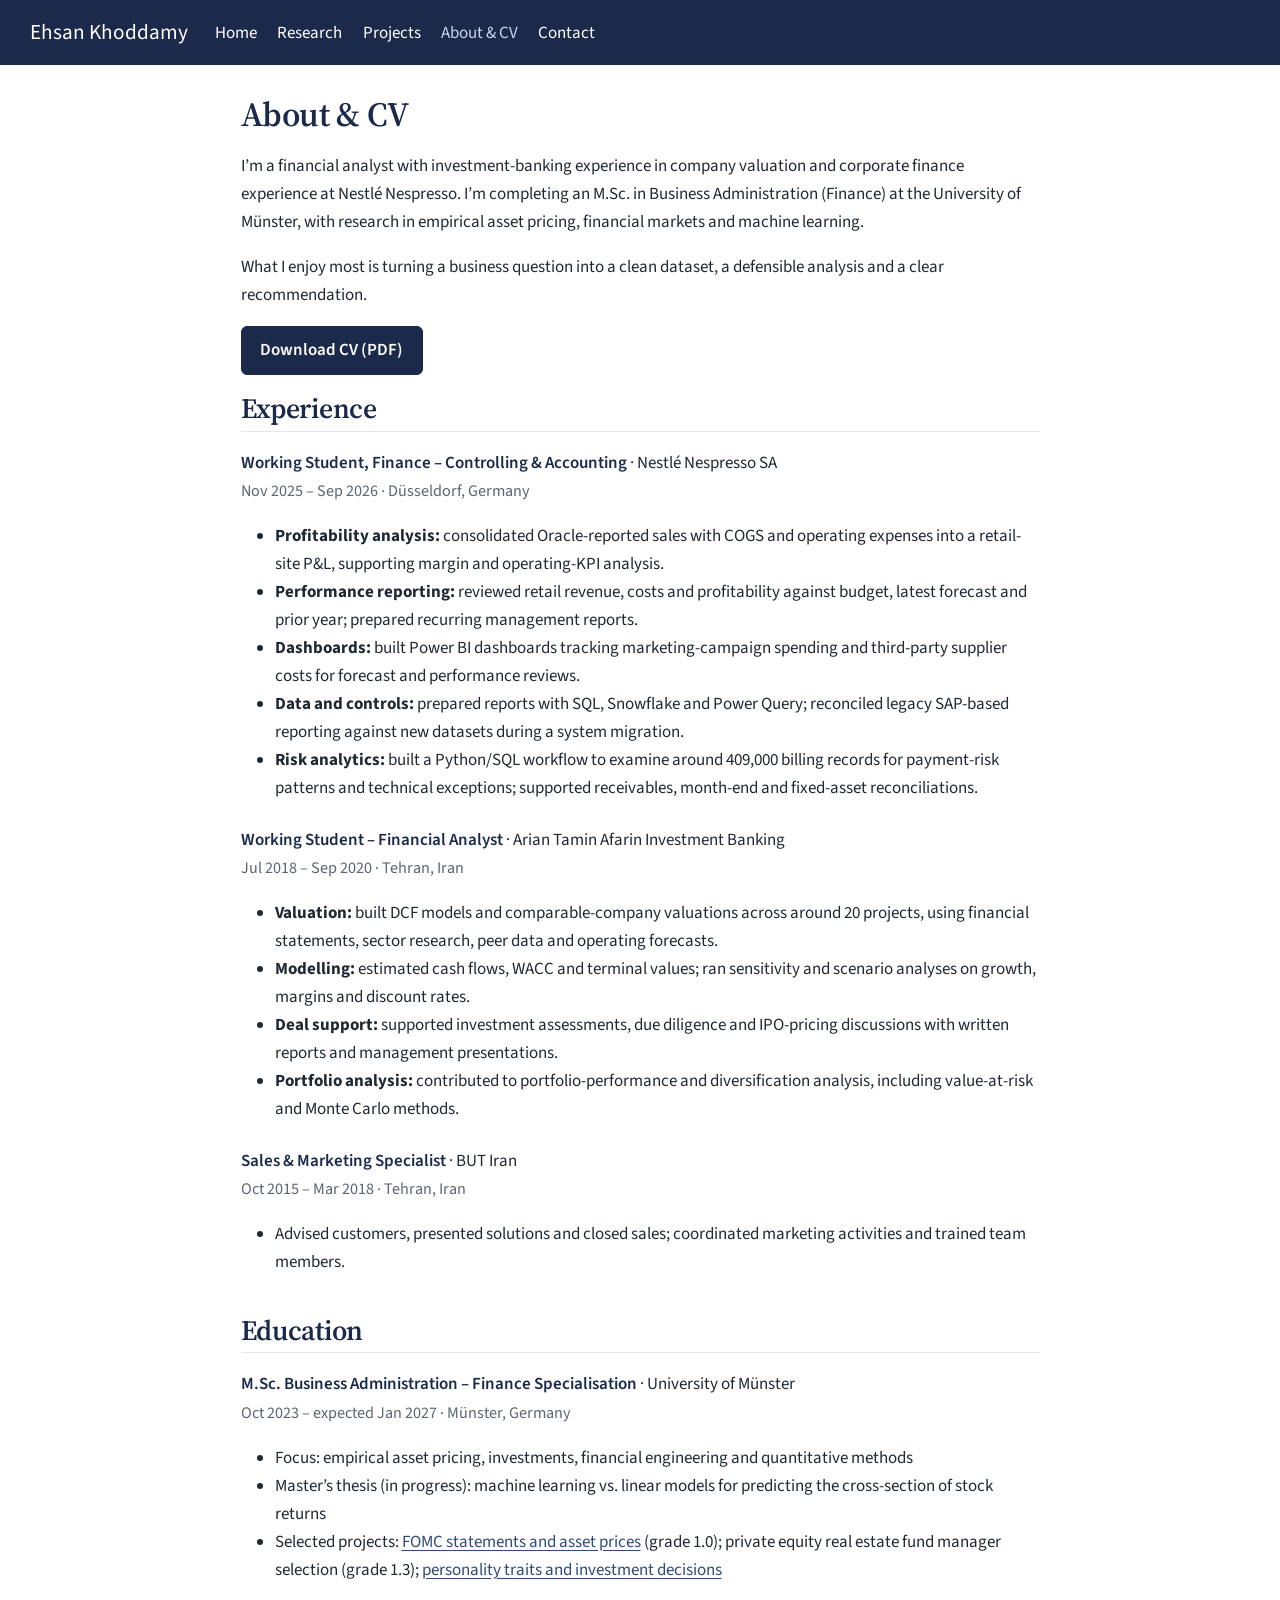
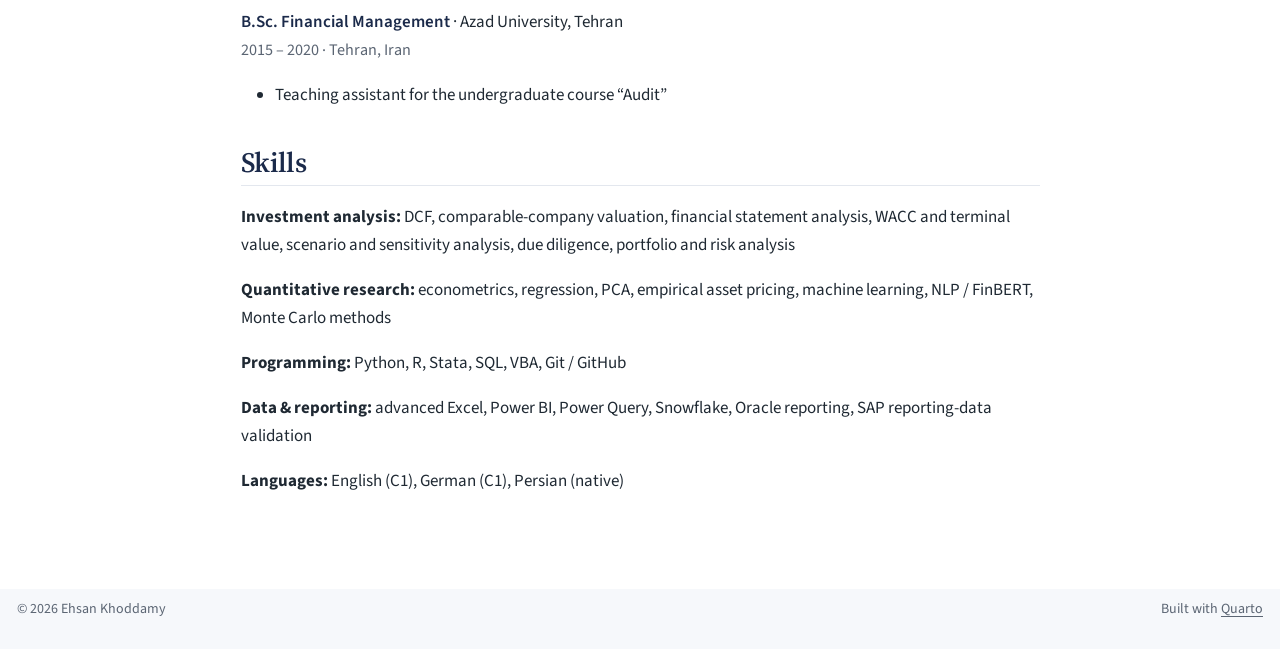
==== docs/about.html @ 915ef099 "Add files via upload" ====
<!DOCTYPE html>
<html xmlns="http://www.w3.org/1999/xhtml" lang="en" xml:lang="en"><head>

<meta charset="utf-8">
<meta name="generator" content="quarto-1.7.32">

<meta name="viewport" content="width=device-width, initial-scale=1.0, user-scalable=yes">


<title>About &amp; CV – Ehsan Khoddamy</title>
<style>
code{white-space: pre-wrap;}
span.smallcaps{font-variant: small-caps;}
div.columns{display: flex; gap: min(4vw, 1.5em);}
div.column{flex: auto; overflow-x: auto;}
div.hanging-indent{margin-left: 1.5em; text-indent: -1.5em;}
ul.task-list{list-style: none;}
ul.task-list li input[type="checkbox"] {
  width: 0.8em;
  margin: 0 0.8em 0.2em -1em; /* quarto-specific, see https://github.com/quarto-dev/quarto-cli/issues/4556 */ 
  vertical-align: middle;
}
</style>


<script src="site_libs/quarto-nav/quarto-nav.js"></script>
<script src="site_libs/quarto-nav/headroom.min.js"></script>
<script src="site_libs/clipboard/clipboard.min.js"></script>
<script src="site_libs/quarto-search/autocomplete.umd.js"></script>
<script src="site_libs/quarto-search/fuse.min.js"></script>
<script src="site_libs/quarto-search/quarto-search.js"></script>
<meta name="quarto:offset" content="./">
<script src="site_libs/quarto-html/quarto.js" type="module"></script>
<script src="site_libs/quarto-html/tabsets/tabsets.js" type="module"></script>
<script src="site_libs/quarto-html/popper.min.js"></script>
<script src="site_libs/quarto-html/tippy.umd.min.js"></script>
<script src="site_libs/quarto-html/anchor.min.js"></script>
<link href="site_libs/quarto-html/tippy.css" rel="stylesheet">
<link href="site_libs/quarto-html/quarto-syntax-highlighting-37eea08aefeeee20ff55810ff984fec1.css" rel="stylesheet" id="quarto-text-highlighting-styles">
<script src="site_libs/bootstrap/bootstrap.min.js"></script>
<link href="site_libs/bootstrap/bootstrap-icons.css" rel="stylesheet">
<link href="site_libs/bootstrap/bootstrap-0cba44c0ba520da4749d2c92f9eca460.min.css" rel="stylesheet" append-hash="true" id="quarto-bootstrap" data-mode="light">
<script id="quarto-search-options" type="application/json">{
  "location": "navbar",
  "copy-button": false,
  "collapse-after": 3,
  "panel-placement": "end",
  "type": "overlay",
  "limit": 50,
  "keyboard-shortcut": [
    "f",
    "/",
    "s"
  ],
  "show-item-context": false,
  "language": {
    "search-no-results-text": "No results",
    "search-matching-documents-text": "matching documents",
    "search-copy-link-title": "Copy link to search",
    "search-hide-matches-text": "Hide additional matches",
    "search-more-match-text": "more match in this document",
    "search-more-matches-text": "more matches in this document",
    "search-clear-button-title": "Clear",
    "search-text-placeholder": "",
    "search-detached-cancel-button-title": "Cancel",
    "search-submit-button-title": "Submit",
    "search-label": "Search"
  }
}</script>


<link rel="stylesheet" href="styles.css">
<meta property="og:title" content="About &amp; CV – Ehsan Khoddamy">
<meta property="og:description" content="Finance · Research · Analytics — empirical finance research, quantitative modelling and finance analytics.">
<meta property="og:site_name" content="Ehsan Khoddamy">
</head>

<body class="nav-fixed fullcontent quarto-light">

<div id="quarto-search-results"></div>
  <header id="quarto-header" class="headroom fixed-top">
    <nav class="navbar navbar-expand-lg " data-bs-theme="dark">
      <div class="navbar-container container-fluid">
      <div class="navbar-brand-container mx-auto">
    <a class="navbar-brand" href="./index.html">
    <span class="navbar-title">Ehsan Khoddamy</span>
    </a>
  </div>
            <div id="quarto-search" class="" title="Search"></div>
          <button class="navbar-toggler" type="button" data-bs-toggle="collapse" data-bs-target="#navbarCollapse" aria-controls="navbarCollapse" role="menu" aria-expanded="false" aria-label="Toggle navigation" onclick="if (window.quartoToggleHeadroom) { window.quartoToggleHeadroom(); }">
  <span class="navbar-toggler-icon"></span>
</button>
          <div class="collapse navbar-collapse" id="navbarCollapse">
            <ul class="navbar-nav navbar-nav-scroll me-auto">
  <li class="nav-item">
    <a class="nav-link" href="./index.html"> 
<span class="menu-text">Home</span></a>
  </li>  
  <li class="nav-item">
    <a class="nav-link" href="./research.html"> 
<span class="menu-text">Research</span></a>
  </li>  
  <li class="nav-item">
    <a class="nav-link" href="./projects.html"> 
<span class="menu-text">Projects</span></a>
  </li>  
  <li class="nav-item">
    <a class="nav-link active" href="./about.html" aria-current="page"> 
<span class="menu-text">About &amp; CV</span></a>
  </li>  
  <li class="nav-item">
    <a class="nav-link" href="./contact.html"> 
<span class="menu-text">Contact</span></a>
  </li>  
</ul>
            <ul class="navbar-nav navbar-nav-scroll ms-auto">
  <li class="nav-item compact">
    <a class="nav-link" href="https://github.com/ehsankhoddamy"> <i class="bi bi-github" role="img" aria-label="GitHub">
</i> 
<span class="menu-text"></span></a>
  </li>  
  <li class="nav-item compact">
    <a class="nav-link" href="https://www.linkedin.com/in/ehsan-khoddamy"> <i class="bi bi-linkedin" role="img" aria-label="LinkedIn">
</i> 
<span class="menu-text"></span></a>
  </li>  
</ul>
          </div> <!-- /navcollapse -->
            <div class="quarto-navbar-tools">
</div>
      </div> <!-- /container-fluid -->
    </nav>
</header>
<!-- content -->
<div id="quarto-content" class="quarto-container page-columns page-rows-contents page-layout-article page-navbar">
<!-- sidebar -->
<!-- margin-sidebar -->
    
<!-- main -->
<main class="content" id="quarto-document-content">

<header id="title-block-header" class="quarto-title-block default">
<div class="quarto-title">
<h1 class="title">About &amp; CV</h1>
</div>



<div class="quarto-title-meta">

    
  
    
  </div>
  


</header>


<p>I’m a financial analyst with investment-banking experience in company valuation and corporate finance experience at Nestlé Nespresso. I’m completing an M.Sc. in Business Administration (Finance) at the University of Münster, with research in empirical asset pricing, financial markets and machine learning.</p>
<p>What I enjoy most is turning a business question into a clean dataset, a defensible analysis and a clear recommendation.</p>
<p><a href="assets/cv.pdf" class="btn-navy">Download CV (PDF)</a></p>
<section id="experience" class="level2">
<h2 class="anchored" data-anchor-id="experience">Experience</h2>
<div class="cv-entry">
<p><span class="role">Working Student, Finance – Controlling &amp; Accounting</span> · Nestlé Nespresso SA<br>
<span class="meta">Nov 2025 – Sep 2026 · Düsseldorf, Germany</span></p>
<ul>
<li><strong>Profitability analysis:</strong> consolidated Oracle-reported sales with COGS and operating expenses into a retail-site P&amp;L, supporting margin and operating-KPI analysis.</li>
<li><strong>Performance reporting:</strong> reviewed retail revenue, costs and profitability against budget, latest forecast and prior year; prepared recurring management reports.</li>
<li><strong>Dashboards:</strong> built Power BI dashboards tracking marketing-campaign spending and third-party supplier costs for forecast and performance reviews.</li>
<li><strong>Data and controls:</strong> prepared reports with SQL, Snowflake and Power Query; reconciled legacy SAP-based reporting against new datasets during a system migration.</li>
<li><strong>Risk analytics:</strong> built a Python/SQL workflow to examine around 409,000 billing records for payment-risk patterns and technical exceptions; supported receivables, month-end and fixed-asset reconciliations.</li>
</ul>
</div>
<div class="cv-entry">
<p><span class="role">Working Student – Financial Analyst</span> · Arian Tamin Afarin Investment Banking<br>
<span class="meta">Jul 2018 – Sep 2020 · Tehran, Iran</span></p>
<ul>
<li><strong>Valuation:</strong> built DCF models and comparable-company valuations across around 20 projects, using financial statements, sector research, peer data and operating forecasts.</li>
<li><strong>Modelling:</strong> estimated cash flows, WACC and terminal values; ran sensitivity and scenario analyses on growth, margins and discount rates.</li>
<li><strong>Deal support:</strong> supported investment assessments, due diligence and IPO-pricing discussions with written reports and management presentations.</li>
<li><strong>Portfolio analysis:</strong> contributed to portfolio-performance and diversification analysis, including value-at-risk and Monte Carlo methods.</li>
</ul>
</div>
<div class="cv-entry">
<p><span class="role">Sales &amp; Marketing Specialist</span> · BUT Iran<br>
<span class="meta">Oct 2015 – Mar 2018 · Tehran, Iran</span></p>
<ul>
<li>Advised customers, presented solutions and closed sales; coordinated marketing activities and trained team members.</li>
</ul>
</div>
</section>
<section id="education" class="level2">
<h2 class="anchored" data-anchor-id="education">Education</h2>
<div class="cv-entry">
<p><span class="role">M.Sc. Business Administration – Finance Specialisation</span> · University of Münster<br>
<span class="meta">Oct 2023 – expected Jan 2027 · Münster, Germany</span></p>
<ul>
<li>Focus: empirical asset pricing, investments, financial engineering and quantitative methods</li>
<li>Master’s thesis (in progress): machine learning vs.&nbsp;linear models for predicting the cross-section of stock returns</li>
<li>Selected projects: <a href="./research/fomc-study.html">FOMC statements and asset prices</a> (grade 1.0); private equity real estate fund manager selection (grade 1.3); <a href="./research/personality-investment.html">personality traits and investment decisions</a></li>
</ul>
</div>
<div class="cv-entry">
<p><span class="role">B.Sc. Financial Management</span> · Azad University, Tehran<br>
<span class="meta">2015 – 2020 · Tehran, Iran</span></p>
<ul>
<li>Teaching assistant for the undergraduate course “Audit”</li>
</ul>
</div>
</section>
<section id="skills" class="level2">
<h2 class="anchored" data-anchor-id="skills">Skills</h2>
<p><strong>Investment analysis:</strong> DCF, comparable-company valuation, financial statement analysis, WACC and terminal value, scenario and sensitivity analysis, due diligence, portfolio and risk analysis</p>
<p><strong>Quantitative research:</strong> econometrics, regression, PCA, empirical asset pricing, machine learning, NLP / FinBERT, Monte Carlo methods</p>
<p><strong>Programming:</strong> Python, R, Stata, SQL, VBA, Git / GitHub</p>
<p><strong>Data &amp; reporting:</strong> advanced Excel, Power BI, Power Query, Snowflake, Oracle reporting, SAP reporting-data validation</p>
<p><strong>Languages:</strong> English (C1), German (C1), Persian (native)</p>


</section>

<a onclick="window.scrollTo(0, 0); return false;" role="button" id="quarto-back-to-top"><i class="bi bi-arrow-up"></i> Back to top</a></main> <!-- /main -->
<script id="quarto-html-after-body" type="application/javascript">
  window.document.addEventListener("DOMContentLoaded", function (event) {
    const icon = "";
    const anchorJS = new window.AnchorJS();
    anchorJS.options = {
      placement: 'right',
      icon: icon
    };
    anchorJS.add('.anchored');
    const isCodeAnnotation = (el) => {
      for (const clz of el.classList) {
        if (clz.startsWith('code-annotation-')) {                     
          return true;
        }
      }
      return false;
    }
    const onCopySuccess = function(e) {
      // button target
      const button = e.trigger;
      // don't keep focus
      button.blur();
      // flash "checked"
      button.classList.add('code-copy-button-checked');
      var currentTitle = button.getAttribute("title");
      button.setAttribute("title", "Copied!");
      let tooltip;
      if (window.bootstrap) {
        button.setAttribute("data-bs-toggle", "tooltip");
        button.setAttribute("data-bs-placement", "left");
        button.setAttribute("data-bs-title", "Copied!");
        tooltip = new bootstrap.Tooltip(button, 
          { trigger: "manual", 
            customClass: "code-copy-button-tooltip",
            offset: [0, -8]});
        tooltip.show();    
      }
      setTimeout(function() {
        if (tooltip) {
          tooltip.hide();
          button.removeAttribute("data-bs-title");
          button.removeAttribute("data-bs-toggle");
          button.removeAttribute("data-bs-placement");
        }
        button.setAttribute("title", currentTitle);
        button.classList.remove('code-copy-button-checked');
      }, 1000);
      // clear code selection
      e.clearSelection();
    }
    const getTextToCopy = function(trigger) {
        const codeEl = trigger.previousElementSibling.cloneNode(true);
        for (const childEl of codeEl.children) {
          if (isCodeAnnotation(childEl)) {
            childEl.remove();
          }
        }
        return codeEl.innerText;
    }
    const clipboard = new window.ClipboardJS('.code-copy-button:not([data-in-quarto-modal])', {
      text: getTextToCopy
    });
    clipboard.on('success', onCopySuccess);
    if (window.document.getElementById('quarto-embedded-source-code-modal')) {
      const clipboardModal = new window.ClipboardJS('.code-copy-button[data-in-quarto-modal]', {
        text: getTextToCopy,
        container: window.document.getElementById('quarto-embedded-source-code-modal')
      });
      clipboardModal.on('success', onCopySuccess);
    }
      var localhostRegex = new RegExp(/^(?:http|https):\/\/localhost\:?[0-9]*\//);
      var mailtoRegex = new RegExp(/^mailto:/);
        var filterRegex = new RegExp("https:\/\/ehsankhoddamy\.github\.io");
      var isInternal = (href) => {
          return filterRegex.test(href) || localhostRegex.test(href) || mailtoRegex.test(href);
      }
      // Inspect non-navigation links and adorn them if external
     var links = window.document.querySelectorAll('a[href]:not(.nav-link):not(.navbar-brand):not(.toc-action):not(.sidebar-link):not(.sidebar-item-toggle):not(.pagination-link):not(.no-external):not([aria-hidden]):not(.dropdown-item):not(.quarto-navigation-tool):not(.about-link)');
      for (var i=0; i<links.length; i++) {
        const link = links[i];
        if (!isInternal(link.href)) {
          // undo the damage that might have been done by quarto-nav.js in the case of
          // links that we want to consider external
          if (link.dataset.originalHref !== undefined) {
            link.href = link.dataset.originalHref;
          }
            // target, if specified
            link.setAttribute("target", "_blank");
            if (link.getAttribute("rel") === null) {
              link.setAttribute("rel", "noopener");
            }
        }
      }
    function tippyHover(el, contentFn, onTriggerFn, onUntriggerFn) {
      const config = {
        allowHTML: true,
        maxWidth: 500,
        delay: 100,
        arrow: false,
        appendTo: function(el) {
            return el.parentElement;
        },
        interactive: true,
        interactiveBorder: 10,
        theme: 'quarto',
        placement: 'bottom-start',
      };
      if (contentFn) {
        config.content = contentFn;
      }
      if (onTriggerFn) {
        config.onTrigger = onTriggerFn;
      }
      if (onUntriggerFn) {
        config.onUntrigger = onUntriggerFn;
      }
      window.tippy(el, config); 
    }
    const noterefs = window.document.querySelectorAll('a[role="doc-noteref"]');
    for (var i=0; i<noterefs.length; i++) {
      const ref = noterefs[i];
      tippyHover(ref, function() {
        // use id or data attribute instead here
        let href = ref.getAttribute('data-footnote-href') || ref.getAttribute('href');
        try { href = new URL(href).hash; } catch {}
        const id = href.replace(/^#\/?/, "");
        const note = window.document.getElementById(id);
        if (note) {
          return note.innerHTML;
        } else {
          return "";
        }
      });
    }
    const xrefs = window.document.querySelectorAll('a.quarto-xref');
    const processXRef = (id, note) => {
      // Strip column container classes
      const stripColumnClz = (el) => {
        el.classList.remove("page-full", "page-columns");
        if (el.children) {
          for (const child of el.children) {
            stripColumnClz(child);
          }
        }
      }
      stripColumnClz(note)
      if (id === null || id.startsWith('sec-')) {
        // Special case sections, only their first couple elements
        const container = document.createElement("div");
        if (note.children && note.children.length > 2) {
          container.appendChild(note.children[0].cloneNode(true));
          for (let i = 1; i < note.children.length; i++) {
            const child = note.children[i];
            if (child.tagName === "P" && child.innerText === "") {
              continue;
            } else {
              container.appendChild(child.cloneNode(true));
              break;
            }
          }
          if (window.Quarto?.typesetMath) {
            window.Quarto.typesetMath(container);
          }
          return container.innerHTML
        } else {
          if (window.Quarto?.typesetMath) {
            window.Quarto.typesetMath(note);
          }
          return note.innerHTML;
        }
      } else {
        // Remove any anchor links if they are present
        const anchorLink = note.querySelector('a.anchorjs-link');
        if (anchorLink) {
          anchorLink.remove();
        }
        if (window.Quarto?.typesetMath) {
          window.Quarto.typesetMath(note);
        }
        if (note.classList.contains("callout")) {
          return note.outerHTML;
        } else {
          return note.innerHTML;
        }
      }
    }
    for (var i=0; i<xrefs.length; i++) {
      const xref = xrefs[i];
      tippyHover(xref, undefined, function(instance) {
        instance.disable();
        let url = xref.getAttribute('href');
        let hash = undefined; 
        if (url.startsWith('#')) {
          hash = url;
        } else {
          try { hash = new URL(url).hash; } catch {}
        }
        if (hash) {
          const id = hash.replace(/^#\/?/, "");
          const note = window.document.getElementById(id);
          if (note !== null) {
            try {
              const html = processXRef(id, note.cloneNode(true));
              instance.setContent(html);
            } finally {
              instance.enable();
              instance.show();
            }
          } else {
            // See if we can fetch this
            fetch(url.split('#')[0])
            .then(res => res.text())
            .then(html => {
              const parser = new DOMParser();
              const htmlDoc = parser.parseFromString(html, "text/html");
              const note = htmlDoc.getElementById(id);
              if (note !== null) {
                const html = processXRef(id, note);
                instance.setContent(html);
              } 
            }).finally(() => {
              instance.enable();
              instance.show();
            });
          }
        } else {
          // See if we can fetch a full url (with no hash to target)
          // This is a special case and we should probably do some content thinning / targeting
          fetch(url)
          .then(res => res.text())
          .then(html => {
            const parser = new DOMParser();
            const htmlDoc = parser.parseFromString(html, "text/html");
            const note = htmlDoc.querySelector('main.content');
            if (note !== null) {
              // This should only happen for chapter cross references
              // (since there is no id in the URL)
              // remove the first header
              if (note.children.length > 0 && note.children[0].tagName === "HEADER") {
                note.children[0].remove();
              }
              const html = processXRef(null, note);
              instance.setContent(html);
            } 
          }).finally(() => {
            instance.enable();
            instance.show();
          });
        }
      }, function(instance) {
      });
    }
        let selectedAnnoteEl;
        const selectorForAnnotation = ( cell, annotation) => {
          let cellAttr = 'data-code-cell="' + cell + '"';
          let lineAttr = 'data-code-annotation="' +  annotation + '"';
          const selector = 'span[' + cellAttr + '][' + lineAttr + ']';
          return selector;
        }
        const selectCodeLines = (annoteEl) => {
          const doc = window.document;
          const targetCell = annoteEl.getAttribute("data-target-cell");
          const targetAnnotation = annoteEl.getAttribute("data-target-annotation");
          const annoteSpan = window.document.querySelector(selectorForAnnotation(targetCell, targetAnnotation));
          const lines = annoteSpan.getAttribute("data-code-lines").split(",");
          const lineIds = lines.map((line) => {
            return targetCell + "-" + line;
          })
          let top = null;
          let height = null;
          let parent = null;
          if (lineIds.length > 0) {
              //compute the position of the single el (top and bottom and make a div)
              const el = window.document.getElementById(lineIds[0]);
              top = el.offsetTop;
              height = el.offsetHeight;
              parent = el.parentElement.parentElement;
            if (lineIds.length > 1) {
              const lastEl = window.document.getElementById(lineIds[lineIds.length - 1]);
              const bottom = lastEl.offsetTop + lastEl.offsetHeight;
              height = bottom - top;
            }
            if (top !== null && height !== null && parent !== null) {
              // cook up a div (if necessary) and position it 
              let div = window.document.getElementById("code-annotation-line-highlight");
              if (div === null) {
                div = window.document.createElement("div");
                div.setAttribute("id", "code-annotation-line-highlight");
                div.style.position = 'absolute';
                parent.appendChild(div);
              }
              div.style.top = top - 2 + "px";
              div.style.height = height + 4 + "px";
              div.style.left = 0;
              let gutterDiv = window.document.getElementById("code-annotation-line-highlight-gutter");
              if (gutterDiv === null) {
                gutterDiv = window.document.createElement("div");
                gutterDiv.setAttribute("id", "code-annotation-line-highlight-gutter");
                gutterDiv.style.position = 'absolute';
                const codeCell = window.document.getElementById(targetCell);
                const gutter = codeCell.querySelector('.code-annotation-gutter');
                gutter.appendChild(gutterDiv);
              }
              gutterDiv.style.top = top - 2 + "px";
              gutterDiv.style.height = height + 4 + "px";
            }
            selectedAnnoteEl = annoteEl;
          }
        };
        const unselectCodeLines = () => {
          const elementsIds = ["code-annotation-line-highlight", "code-annotation-line-highlight-gutter"];
          elementsIds.forEach((elId) => {
            const div = window.document.getElementById(elId);
            if (div) {
              div.remove();
            }
          });
          selectedAnnoteEl = undefined;
        };
          // Handle positioning of the toggle
      window.addEventListener(
        "resize",
        throttle(() => {
          elRect = undefined;
          if (selectedAnnoteEl) {
            selectCodeLines(selectedAnnoteEl);
          }
        }, 10)
      );
      function throttle(fn, ms) {
      let throttle = false;
      let timer;
        return (...args) => {
          if(!throttle) { // first call gets through
              fn.apply(this, args);
              throttle = true;
          } else { // all the others get throttled
              if(timer) clearTimeout(timer); // cancel #2
              timer = setTimeout(() => {
                fn.apply(this, args);
                timer = throttle = false;
              }, ms);
          }
        };
      }
        // Attach click handler to the DT
        const annoteDls = window.document.querySelectorAll('dt[data-target-cell]');
        for (const annoteDlNode of annoteDls) {
          annoteDlNode.addEventListener('click', (event) => {
            const clickedEl = event.target;
            if (clickedEl !== selectedAnnoteEl) {
              unselectCodeLines();
              const activeEl = window.document.querySelector('dt[data-target-cell].code-annotation-active');
              if (activeEl) {
                activeEl.classList.remove('code-annotation-active');
              }
              selectCodeLines(clickedEl);
              clickedEl.classList.add('code-annotation-active');
            } else {
              // Unselect the line
              unselectCodeLines();
              clickedEl.classList.remove('code-annotation-active');
            }
          });
        }
    const findCites = (el) => {
      const parentEl = el.parentElement;
      if (parentEl) {
        const cites = parentEl.dataset.cites;
        if (cites) {
          return {
            el,
            cites: cites.split(' ')
          };
        } else {
          return findCites(el.parentElement)
        }
      } else {
        return undefined;
      }
    };
    var bibliorefs = window.document.querySelectorAll('a[role="doc-biblioref"]');
    for (var i=0; i<bibliorefs.length; i++) {
      const ref = bibliorefs[i];
      const citeInfo = findCites(ref);
      if (citeInfo) {
        tippyHover(citeInfo.el, function() {
          var popup = window.document.createElement('div');
          citeInfo.cites.forEach(function(cite) {
            var citeDiv = window.document.createElement('div');
            citeDiv.classList.add('hanging-indent');
            citeDiv.classList.add('csl-entry');
            var biblioDiv = window.document.getElementById('ref-' + cite);
            if (biblioDiv) {
              citeDiv.innerHTML = biblioDiv.innerHTML;
            }
            popup.appendChild(citeDiv);
          });
          return popup.innerHTML;
        });
      }
    }
  });
  </script>
</div> <!-- /content -->
<footer class="footer">
  <div class="nav-footer">
    <div class="nav-footer-left">
<p>© 2026 Ehsan Khoddamy</p>
</div>   
    <div class="nav-footer-center">
      &nbsp;
    </div>
    <div class="nav-footer-right">
<p>Built with <a href="https://quarto.org">Quarto</a></p>
</div>
  </div>
</footer>




</body></html>
---- docs/site_libs/quarto-html/tippy.css ----
.tippy-box[data-animation=fade][data-state=hidden]{opacity:0}[data-tippy-root]{max-width:calc(100vw - 10px)}.tippy-box{position:relative;background-color:#333;color:#fff;border-radius:4px;font-size:14px;line-height:1.4;white-space:normal;outline:0;transition-property:transform,visibility,opacity}.tippy-box[data-placement^=top]>.tippy-arrow{bottom:0}.tippy-box[data-placement^=top]>.tippy-arrow:before{bottom:-7px;left:0;border-width:8px 8px 0;border-top-color:initial;transform-origin:center top}.tippy-box[data-placement^=bottom]>.tippy-arrow{top:0}.tippy-box[data-placement^=bottom]>.tippy-arrow:before{top:-7px;left:0;border-width:0 8px 8px;border-bottom-color:initial;transform-origin:center bottom}.tippy-box[data-placement^=left]>.tippy-arrow{right:0}.tippy-box[data-placement^=left]>.tippy-arrow:before{border-width:8px 0 8px 8px;border-left-color:initial;right:-7px;transform-origin:center left}.tippy-box[data-placement^=right]>.tippy-arrow{left:0}.tippy-box[data-placement^=right]>.tippy-arrow:before{left:-7px;border-width:8px 8px 8px 0;border-right-color:initial;transform-origin:center right}.tippy-box[data-inertia][data-state=visible]{transition-timing-function:cubic-bezier(.54,1.5,.38,1.11)}.tippy-arrow{width:16px;height:16px;color:#333}.tippy-arrow:before{content:"";position:absolute;border-color:transparent;border-style:solid}.tippy-content{position:relative;padding:5px 9px;z-index:1}
---- docs/styles.css ----
/* Layout and component styles. Colours and fonts live in theme.scss. */

/* ---------- Home: hero ---------- */
.hero {
  padding: 2.5rem 0 1.5rem;
  border-bottom: 1px solid #e3e7ee;
  margin-bottom: 2rem;
}

.hero .name {
  font-family: "Source Serif 4", Georgia, serif;
  font-size: clamp(2rem, 5vw, 2.9rem);
  font-weight: 700;
  color: #1b2a4a;
  margin: 0 0 0.4rem;
  line-height: 1.15;
  border: none;
}

.hero .headline {
  font-size: 1.15rem;
  font-weight: 600;
  color: #2f4a7a;
  margin-bottom: 1.2rem;
}

.hero .intro {
  font-size: 1.08rem;
  max-width: 40rem;
  color: #1f2933;
}

.hero .actions,
.hero .actions p {
  display: flex;
  flex-wrap: wrap;
  gap: 0.75rem;
  margin: 0;
}

.hero .actions {
  margin-top: 1.5rem;
}

/* ---------- Buttons ---------- */
.btn-navy,
.btn-outline-navy {
  display: inline-block;
  padding: 0.55rem 1.1rem;
  border-radius: 6px;
  font-weight: 600;
  text-decoration: none;
  border: 1.5px solid #1b2a4a;
}

.btn-navy {
  background: #1b2a4a;
  color: #ffffff !important;
}

.btn-navy:hover {
  background: #2f4a7a;
  border-color: #2f4a7a;
}

.btn-outline-navy {
  background: transparent;
  color: #1b2a4a !important;
}

.btn-outline-navy:hover {
  background: #f1f4f9;
}

/* ---------- Cards (home page featured work) ---------- */
.card-grid {
  display: grid;
  grid-template-columns: repeat(auto-fit, minmax(260px, 1fr));
  gap: 1.25rem;
  margin: 1.25rem 0 2rem;
}

.work-card {
  border: 1px solid #e3e7ee;
  border-radius: 8px;
  padding: 1.25rem 1.35rem;
  background: #ffffff;
}

.work-card h3 {
  font-size: 1.15rem;
  margin: 0.35rem 0 0.5rem;
}

.work-card h3 a {
  text-decoration: none;
}

.work-card p {
  margin-bottom: 0.6rem;
  color: #3a4452;
}

.work-card .status {
  font-size: 0.8rem;
  font-weight: 600;
  text-transform: uppercase;
  letter-spacing: 0.05em;
  color: #5b6573;
}

/* ---------- Method tags ---------- */
.tags {
  display: flex;
  flex-wrap: wrap;
  gap: 0.4rem;
  margin: 0.4rem 0 0.8rem;
}

.tag {
  font-size: 0.8rem;
  padding: 0.12rem 0.55rem;
  border-radius: 999px;
  background: #eef2f8;
  color: #1b2a4a;
  border: 1px solid #dbe3ef;
  white-space: nowrap;
}

/* ---------- Research / project pages ---------- */
.exec-summary {
  background: #f6f8fb;
  border-left: 4px solid #1b2a4a;
  padding: 1rem 1.25rem;
  margin: 1.5rem 0 2rem;
  border-radius: 0 6px 6px 0;
}

.exec-summary p:last-child {
  margin-bottom: 0;
}

/* Placeholder text you still need to replace — easy to spot in preview */
.todo {
  background: #fff6db;
  border: 1px dashed #d4a017;
  padding: 0.1rem 0.35rem;
  border-radius: 4px;
}

/* ---------- About page ---------- */
.cv-entry {
  margin-bottom: 1.4rem;
}

.cv-entry .role {
  font-weight: 600;
  color: #1b2a4a;
}

.cv-entry .meta {
  color: #5b6573;
  font-size: 0.95rem;
}

/* ---------- Listings (Research / Projects overview cards) ---------- */
.quarto-listing .listing-no-matching {
  display: none;
}

.quarto-listing {
  margin-bottom: 2rem;
}

.quarto-grid-item.card {
  border: 1px solid #e3e7ee;
  border-radius: 8px;
}

.quarto-grid-item .card-title {
  font-family: "Source Serif 4", Georgia, serif;
  font-weight: 600;
  color: #1b2a4a;
}

/* ---------- Mobile ---------- */
@media (max-width: 576px) {
  .hero {
    padding-top: 1.5rem;
  }

  .hero .actions a {
    flex: 1 1 100%;
    text-align: center;
  }

  /* Wide results tables scroll sideways instead of stretching the page */
  main table {
    display: block;
    overflow-x: auto;
    max-width: 100%;
    font-size: 0.9rem;
  }

  main table caption {
    min-width: 18rem;
  }
}

/* Long equations scroll instead of overflowing */
mjx-container[display="true"] {
  overflow-x: auto;
  overflow-y: hidden;
  max-width: 100%;
}
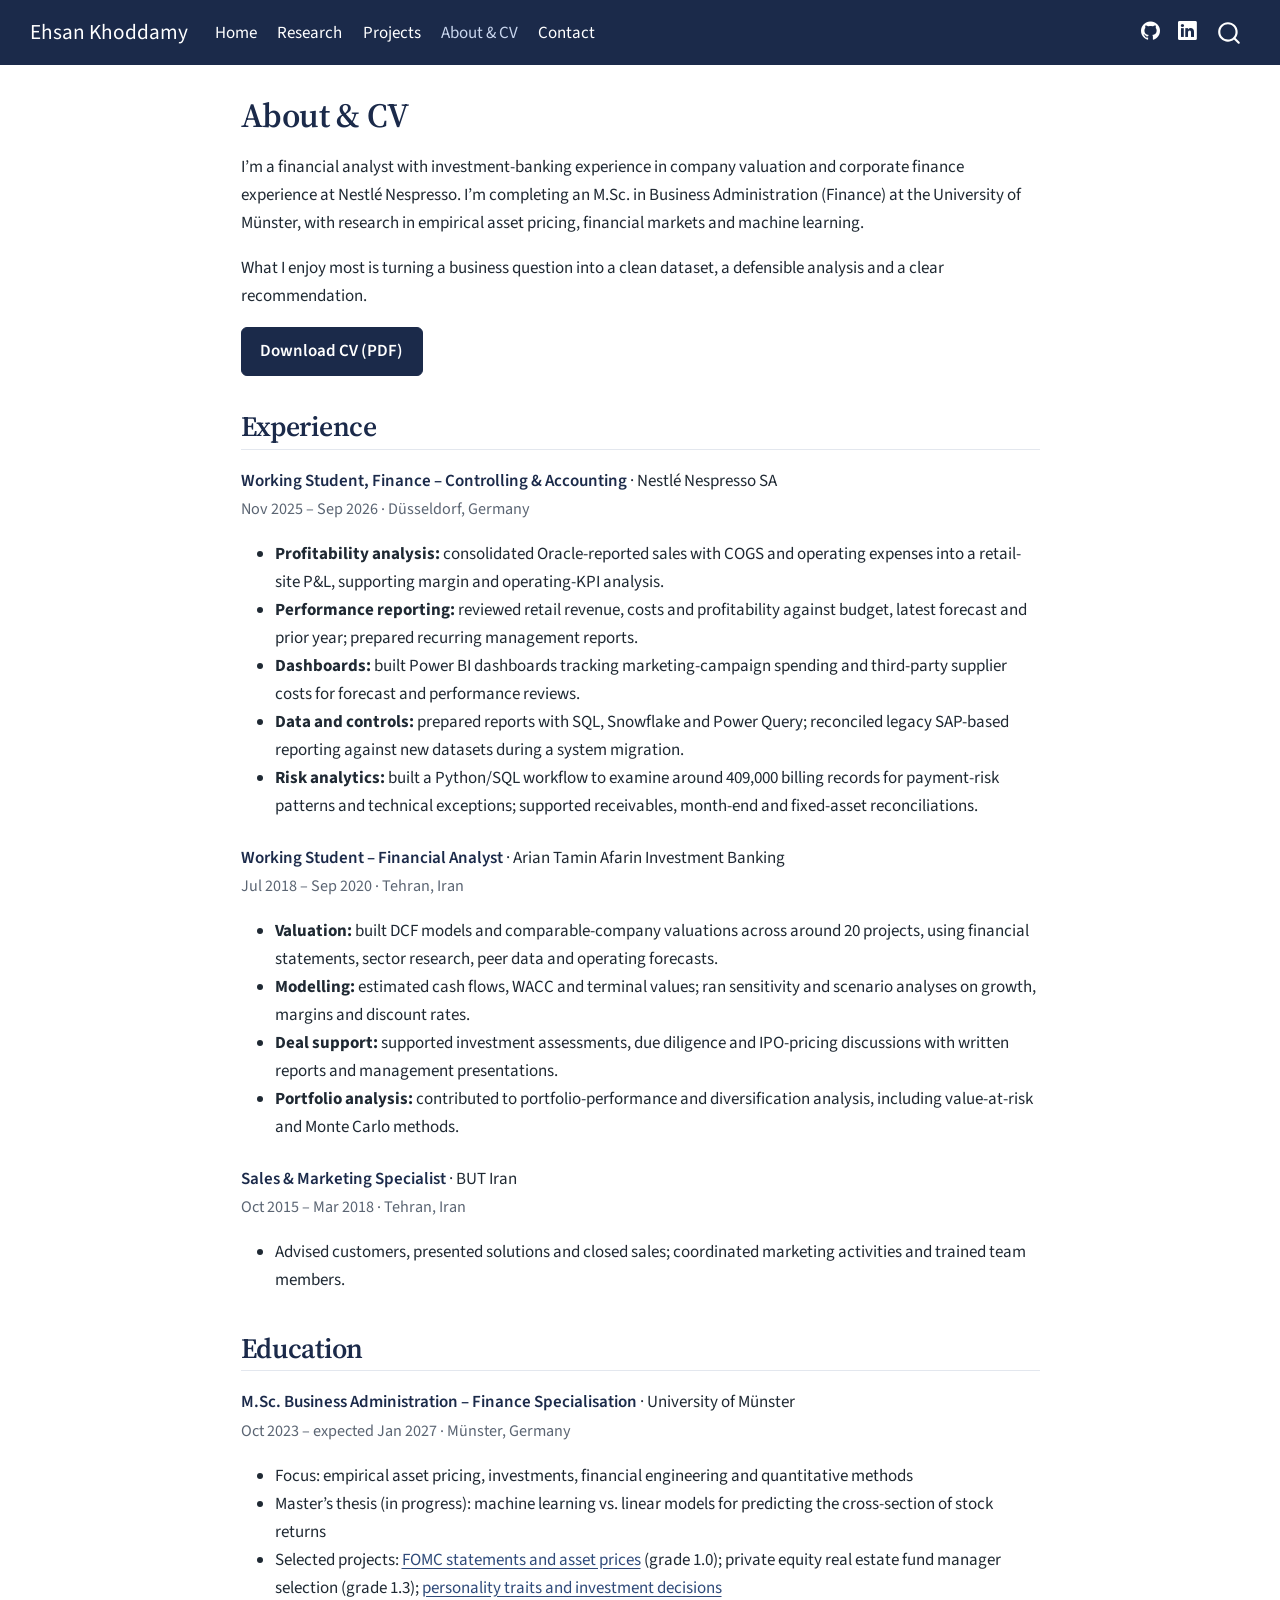
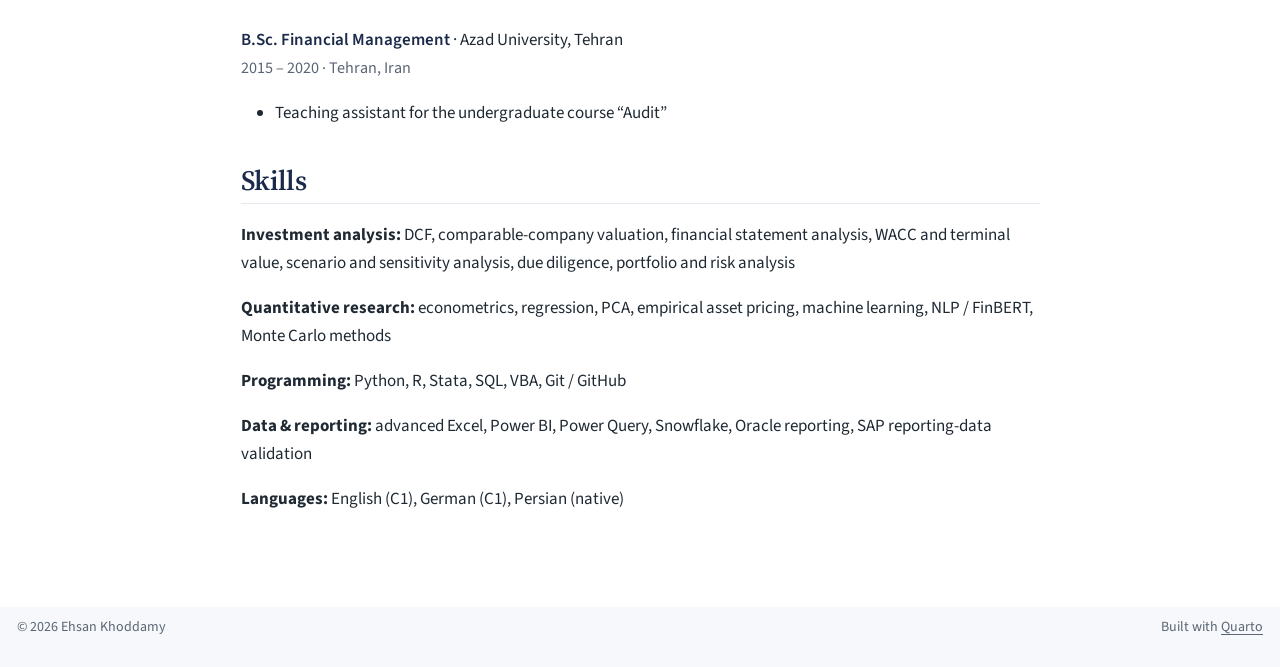
==== commit c86726df: "Add files via upload" ====
--- a/docs/about.html
+++ b/docs/about.html
@@ -2,17 +2,23 @@
 <html xmlns="http://www.w3.org/1999/xhtml" lang="en" xml:lang="en"><head>
 
 <meta charset="utf-8">
-<meta name="generator" content="quarto-1.7.32">
+<meta name="generator" content="quarto-1.11.9">
 
 <meta name="viewport" content="width=device-width, initial-scale=1.0, user-scalable=yes">
 
 
 <title>About &amp; CV – Ehsan Khoddamy</title>
 <style>
-code{white-space: pre-wrap;}
+/* Default styles provided by pandoc.
+** See https://pandoc.org/MANUAL.html#variables-for-html for config info.
+*/
 span.smallcaps{font-variant: small-caps;}
-div.columns{display: flex; gap: min(4vw, 1.5em);}
-div.column{flex: auto; overflow-x: auto;}
+div.columns{display: flex; gap: 1.5em;}
+div.column{flex: auto;}
+@media screen {
+div.columns{gap: min(4vw, 1.5em);}
+div.column{overflow-x: auto;}
+}
 div.hanging-indent{margin-left: 1.5em; text-indent: -1.5em;}
 ul.task-list{list-style: none;}
 ul.task-list li input[type="checkbox"] {
@@ -32,14 +38,15 @@
 <meta name="quarto:offset" content="./">
 <script src="site_libs/quarto-html/quarto.js" type="module"></script>
 <script src="site_libs/quarto-html/tabsets/tabsets.js" type="module"></script>
+<script src="site_libs/quarto-html/scrollable-regions/scrollable-regions.js" type="module"></script>
 <script src="site_libs/quarto-html/popper.min.js"></script>
 <script src="site_libs/quarto-html/tippy.umd.min.js"></script>
 <script src="site_libs/quarto-html/anchor.min.js"></script>
 <link href="site_libs/quarto-html/tippy.css" rel="stylesheet">
-<link href="site_libs/quarto-html/quarto-syntax-highlighting-37eea08aefeeee20ff55810ff984fec1.css" rel="stylesheet" id="quarto-text-highlighting-styles">
+<link href="site_libs/quarto-html/quarto-syntax-highlighting-63b5708e65d6cd79cd7618c58d0c21e7.css" rel="stylesheet" id="quarto-text-highlighting-styles">
 <script src="site_libs/bootstrap/bootstrap.min.js"></script>
 <link href="site_libs/bootstrap/bootstrap-icons.css" rel="stylesheet">
-<link href="site_libs/bootstrap/bootstrap-0cba44c0ba520da4749d2c92f9eca460.min.css" rel="stylesheet" append-hash="true" id="quarto-bootstrap" data-mode="light">
+<link href="site_libs/bootstrap/bootstrap-67b22fb8e5537d7b55037d0655672bf4.min.css" rel="stylesheet" append-hash="true" id="quarto-bootstrap" data-mode="light">
 <script id="quarto-search-options" type="application/json">{
   "location": "navbar",
   "copy-button": false,
@@ -75,19 +82,18 @@
 <meta property="og:site_name" content="Ehsan Khoddamy">
 </head>
 
-<body class="nav-fixed fullcontent quarto-light">
+<body class="nav-fixed fullcontent quarto-light"><a id="quarto-skip-link" class="visually-hidden-focusable" href="#quarto-document-content">Skip to main content</a>
 
 <div id="quarto-search-results"></div>
   <header id="quarto-header" class="headroom fixed-top">
-    <nav class="navbar navbar-expand-lg " data-bs-theme="dark">
+    <nav class="navbar navbar-expand-lg " data-bs-theme="dark" aria-label="Site">
       <div class="navbar-container container-fluid">
       <div class="navbar-brand-container mx-auto">
     <a class="navbar-brand" href="./index.html">
     <span class="navbar-title">Ehsan Khoddamy</span>
     </a>
   </div>
-            <div id="quarto-search" class="" title="Search"></div>
-          <button class="navbar-toggler" type="button" data-bs-toggle="collapse" data-bs-target="#navbarCollapse" aria-controls="navbarCollapse" role="menu" aria-expanded="false" aria-label="Toggle navigation" onclick="if (window.quartoToggleHeadroom) { window.quartoToggleHeadroom(); }">
+          <button class="navbar-toggler" type="button" data-bs-toggle="collapse" data-bs-target="#navbarCollapse" aria-controls="navbarCollapse" aria-expanded="false" aria-label="Toggle navigation" onclick="if (window.quartoToggleHeadroom) { window.quartoToggleHeadroom(); }">
   <span class="navbar-toggler-icon"></span>
 </button>
           <div class="collapse navbar-collapse" id="navbarCollapse">
@@ -128,6 +134,7 @@
           </div> <!-- /navcollapse -->
             <div class="quarto-navbar-tools">
 </div>
+            <div id="quarto-search" class="" title="Search"></div>
       </div> <!-- /container-fluid -->
     </nav>
 </header>
@@ -137,7 +144,7 @@
 <!-- margin-sidebar -->
     
 <!-- main -->
-<main class="content" id="quarto-document-content">
+<main class="content" id="quarto-document-content" tabindex="-1">
 
 <header id="title-block-header" class="quarto-title-block default">
 <div class="quarto-title">
@@ -274,13 +281,14 @@
       e.clearSelection();
     }
     const getTextToCopy = function(trigger) {
-        const codeEl = trigger.previousElementSibling.cloneNode(true);
-        for (const childEl of codeEl.children) {
-          if (isCodeAnnotation(childEl)) {
-            childEl.remove();
-          }
-        }
-        return codeEl.innerText;
+      const outerScaffold = trigger.parentElement.cloneNode(true);
+      const codeEl = outerScaffold.querySelector('code');
+      for (const childEl of codeEl.children) {
+        if (isCodeAnnotation(childEl)) {
+          childEl.remove();
+        }
+      }
+      return codeEl.innerText;
     }
     const clipboard = new window.ClipboardJS('.code-copy-button:not([data-in-quarto-modal])', {
       text: getTextToCopy
@@ -296,11 +304,30 @@
       var localhostRegex = new RegExp(/^(?:http|https):\/\/localhost\:?[0-9]*\//);
       var mailtoRegex = new RegExp(/^mailto:/);
         var filterRegex = new RegExp("https:\/\/ehsankhoddamy\.github\.io");
+      const newWindowLabel = "(opens in a new tab)";
+      const newWindowNoteId = "quarto-ext-newwindow-label";
+      // Links reference one hidden label through aria-describedby, so the
+      // announcement never changes their accessible name.
+      var describeNewWindow = (link) => {
+        if (!window.document.getElementById(newWindowNoteId)) {
+          var newWindowNote = window.document.createElement("span");
+          newWindowNote.id = newWindowNoteId;
+          newWindowNote.hidden = true;
+          newWindowNote.textContent = newWindowLabel;
+          window.document.body.appendChild(newWindowNote);
+        }
+        var describedBy = (link.getAttribute("aria-describedby") || "").split(/\s+/).filter(Boolean);
+        if (!describedBy.includes(newWindowNoteId)) {
+          describedBy.push(newWindowNoteId);
+          link.setAttribute("aria-describedby", describedBy.join(" "));
+        }
+      }
       var isInternal = (href) => {
           return filterRegex.test(href) || localhostRegex.test(href) || mailtoRegex.test(href);
       }
       // Inspect non-navigation links and adorn them if external
-     var links = window.document.querySelectorAll('a[href]:not(.nav-link):not(.navbar-brand):not(.toc-action):not(.sidebar-link):not(.sidebar-item-toggle):not(.pagination-link):not(.no-external):not([aria-hidden]):not(.dropdown-item):not(.quarto-navigation-tool):not(.about-link)');
+      window.quartoDecorateExternalLinks = function (root) {
+     var links = (root || window.document).querySelectorAll('a[href]:not(.nav-link):not(.navbar-brand):not(.toc-action):not(.sidebar-link):not(.sidebar-item-toggle):not(.pagination-link):not(.no-external):not([aria-hidden]):not(.dropdown-item):not(.quarto-navigation-tool):not(.about-link)');
       for (var i=0; i<links.length; i++) {
         const link = links[i];
         if (!isInternal(link.href)) {
@@ -314,8 +341,70 @@
             if (link.getAttribute("rel") === null) {
               link.setAttribute("rel", "noopener");
             }
-        }
-      }
+            describeNewWindow(link);
+          if (!link.classList.contains('no-external-icon')) {
+          }
+        }
+      }
+      };
+      window.quartoDecorateExternalLinks(window.document);
+    // Esc closes the popup (WCAG 1.4.13) and focus leaving both trigger and
+    // popup closes it (WCAG 2.4.11); tippy handles neither for interactive popups.
+    const hideOnEscAndFocusOut = {
+      name: 'hideOnEscAndFocusOut',
+      defaultValue: true,
+      fn(instance) {
+        const dismiss = () => {
+          // A show scheduled by the trigger delay would otherwise reopen it
+          instance.clearDelayTimeouts();
+          instance.hide();
+        };
+        const onKeyDown = (event) => {
+          if (event.key !== 'Escape') {
+            return;
+          }
+          // Keep Esc from also reaching page handlers (e.g. reveal.js overview),
+          // except an open reveal.js slide menu, which Esc should close too.
+          // The menu handles keys only when its keyboard option is on.
+          const menuHandlesEsc = window.Reveal?.getPlugin?.('menu')?.isOpen() &&
+            window.Reveal.getConfig().menu?.keyboard !== false;
+          if (!menuHandlesEsc) {
+            event.stopPropagation();
+          }
+          if (instance.popper.contains(window.document.activeElement)) {
+            // Disabled while refocusing so the focus trigger does not reopen it
+            instance.disable();
+            instance.reference.focus();
+            instance.enable();
+          }
+          dismiss();
+        };
+        const onFocusOut = (event) => {
+          const target = event.relatedTarget;
+          if (target && !instance.reference.contains(target) &&
+              !instance.popper.contains(target)) {
+            dismiss();
+          }
+        };
+        // On the trigger too: a click trigger (code-annotations: select) has no
+        // blur handling. Attached for the instance's lifetime so leaving the
+        // trigger also cancels a show still pending on the trigger delay.
+        instance.reference.addEventListener('focusout', onFocusOut);
+        return {
+          onShow() {
+            window.document.addEventListener('keydown', onKeyDown, true);
+            instance.popper.addEventListener('focusout', onFocusOut);
+          },
+          onHide() {
+            window.document.removeEventListener('keydown', onKeyDown, true);
+            instance.popper.removeEventListener('focusout', onFocusOut);
+          },
+          onDestroy() {
+            instance.reference.removeEventListener('focusout', onFocusOut);
+          },
+        };
+      },
+    };
     function tippyHover(el, contentFn, onTriggerFn, onUntriggerFn) {
       const config = {
         allowHTML: true,
@@ -329,6 +418,7 @@
         interactiveBorder: 10,
         theme: 'quarto',
         placement: 'bottom-start',
+        plugins: [hideOnEscAndFocusOut],
       };
       if (contentFn) {
         config.content = contentFn;
@@ -491,44 +581,54 @@
           const lineIds = lines.map((line) => {
             return targetCell + "-" + line;
           })
-          let top = null;
-          let height = null;
-          let parent = null;
+          // Each band is positioned against its own containing block, which is
+          // not the offsetParent of the lines, so place it from client rects.
+          const placeBand = (band, firstEl, lastEl, codeBlock) => {
+            const container = band.offsetParent;
+            if (container === null) {
+              return;
+            }
+            const containerRect = container.getBoundingClientRect();
+            // Reveal.js scales slides with a transform, so convert client
+            // pixels back to the CSS pixels of the container.
+            const scale = containerRect.height / container.offsetHeight || 1;
+            const firstRect = firstEl.getBoundingClientRect();
+            const lastRect = lastEl.getBoundingClientRect();
+            const top = (firstRect.top - containerRect.top) / scale - container.clientTop + container.scrollTop;
+            const height = (lastRect.bottom - firstRect.top) / scale;
+            band.style.top = top - 2 + "px";
+            band.style.height = height + 4 + "px";
+            if (codeBlock) {
+              // Without the copy button wrapper, the containing block is wider
+              // than the code block, so span the code block explicitly.
+              const blockRect = codeBlock.getBoundingClientRect();
+              band.style.left = (blockRect.left - containerRect.left) / scale - container.clientLeft + container.scrollLeft + "px";
+              band.style.width = blockRect.width / scale + "px";
+            }
+          };
           if (lineIds.length > 0) {
-              //compute the position of the single el (top and bottom and make a div)
-              const el = window.document.getElementById(lineIds[0]);
-              top = el.offsetTop;
-              height = el.offsetHeight;
-              parent = el.parentElement.parentElement;
-            if (lineIds.length > 1) {
-              const lastEl = window.document.getElementById(lineIds[lineIds.length - 1]);
-              const bottom = lastEl.offsetTop + lastEl.offsetHeight;
-              height = bottom - top;
-            }
-            if (top !== null && height !== null && parent !== null) {
-              // cook up a div (if necessary) and position it 
-              let div = window.document.getElementById("code-annotation-line-highlight");
-              if (div === null) {
-                div = window.document.createElement("div");
-                div.setAttribute("id", "code-annotation-line-highlight");
-                div.style.position = 'absolute';
-                parent.appendChild(div);
-              }
-              div.style.top = top - 2 + "px";
-              div.style.height = height + 4 + "px";
-              div.style.left = 0;
-              let gutterDiv = window.document.getElementById("code-annotation-line-highlight-gutter");
-              if (gutterDiv === null) {
-                gutterDiv = window.document.createElement("div");
-                gutterDiv.setAttribute("id", "code-annotation-line-highlight-gutter");
-                gutterDiv.style.position = 'absolute';
-                const codeCell = window.document.getElementById(targetCell);
-                const gutter = codeCell.querySelector('.code-annotation-gutter');
-                gutter.appendChild(gutterDiv);
-              }
-              gutterDiv.style.top = top - 2 + "px";
-              gutterDiv.style.height = height + 4 + "px";
-            }
+            const el = window.document.getElementById(lineIds[0]);
+            const lastEl = window.document.getElementById(lineIds[lineIds.length - 1]);
+            const parent = el.parentElement.parentElement;
+            // cook up a div (if necessary) and position it
+            let div = window.document.getElementById("code-annotation-line-highlight");
+            if (div === null) {
+              div = window.document.createElement("div");
+              div.setAttribute("id", "code-annotation-line-highlight");
+              div.style.position = 'absolute';
+              parent.appendChild(div);
+            }
+            placeBand(div, el, lastEl, parent.closest("div.sourceCode") || parent);
+            let gutterDiv = window.document.getElementById("code-annotation-line-highlight-gutter");
+            if (gutterDiv === null) {
+              gutterDiv = window.document.createElement("div");
+              gutterDiv.setAttribute("id", "code-annotation-line-highlight-gutter");
+              gutterDiv.style.position = 'absolute';
+              const codeCell = window.document.getElementById(targetCell);
+              const gutter = codeCell.querySelector('.code-annotation-gutter');
+              gutter.appendChild(gutterDiv);
+            }
+            placeBand(gutterDiv, el, lastEl);
             selectedAnnoteEl = annoteEl;
           }
         };
@@ -627,6 +727,9 @@
     }
   });
   </script>
+  <script type="application/javascript">
+  window.quartoScrollableRegionsLabels = {"code":"Scrollable code","output":"Scrollable output"};
+  </script>
 </div> <!-- /content -->
 <footer class="footer">
   <div class="nav-footer">
--- a/docs/site_libs/quarto-html/quarto-syntax-highlighting-63b5708e65d6cd79cd7618c58d0c21e7.css
+++ b/docs/site_libs/quarto-html/quarto-syntax-highlighting-63b5708e65d6cd79cd7618c58d0c21e7.css
@@ -0,0 +1,236 @@
+/* quarto syntax highlight colors */
+:root {
+  --quarto-hl-ot-color: #003B4F;
+  --quarto-hl-at-color: #657422;
+  --quarto-hl-ss-color: #20794D;
+  --quarto-hl-an-color: #5E5E5E;
+  --quarto-hl-fu-color: #4758AB;
+  --quarto-hl-st-color: #20794D;
+  --quarto-hl-cf-color: #003B4F;
+  --quarto-hl-op-color: #5E5E5E;
+  --quarto-hl-er-color: #AD0000;
+  --quarto-hl-bn-color: #AD0000;
+  --quarto-hl-al-color: #AD0000;
+  --quarto-hl-va-color: #111111;
+  --quarto-hl-bu-color: inherit;
+  --quarto-hl-ex-color: inherit;
+  --quarto-hl-pp-color: #AD0000;
+  --quarto-hl-in-color: #5E5E5E;
+  --quarto-hl-vs-color: #20794D;
+  --quarto-hl-wa-color: #5E5E5E;
+  --quarto-hl-do-color: #5E5E5E;
+  --quarto-hl-im-color: #00769E;
+  --quarto-hl-ch-color: #20794D;
+  --quarto-hl-dt-color: #AD0000;
+  --quarto-hl-fl-color: #AD0000;
+  --quarto-hl-co-color: #5E5E5E;
+  --quarto-hl-cv-color: #5E5E5E;
+  --quarto-hl-cn-color: #8f5902;
+  --quarto-hl-sc-color: #5E5E5E;
+  --quarto-hl-dv-color: #AD0000;
+  --quarto-hl-kw-color: #003B4F;
+}
+
+/* other quarto variables */
+:root {
+  --quarto-font-monospace: SFMono-Regular, Menlo, Monaco, Consolas, "Liberation Mono", "Courier New", monospace;
+}
+
+/* syntax highlight based on Pandoc's rules */
+pre > code.sourceCode > span {
+  color: #003B4F;
+}
+
+code.sourceCode > span {
+  color: #003B4F;
+}
+
+div.sourceCode,
+div.sourceCode pre.sourceCode {
+  color: #003B4F;
+}
+
+/* Normal */
+code span {
+  color: #003B4F;
+}
+
+/* Alert */
+code span.al {
+  color: #AD0000;
+  font-style: inherit;
+}
+
+/* Annotation */
+code span.an {
+  color: #5E5E5E;
+  font-style: inherit;
+}
+
+/* Attribute */
+code span.at {
+  color: #657422;
+  font-style: inherit;
+}
+
+/* BaseN */
+code span.bn {
+  color: #AD0000;
+  font-style: inherit;
+}
+
+/* BuiltIn */
+code span.bu {
+  font-style: inherit;
+}
+
+/* ControlFlow */
+code span.cf {
+  color: #003B4F;
+  font-weight: bold;
+  font-style: inherit;
+}
+
+/* Char */
+code span.ch {
+  color: #20794D;
+  font-style: inherit;
+}
+
+/* Constant */
+code span.cn {
+  color: #8f5902;
+  font-style: inherit;
+}
+
+/* Comment */
+code span.co {
+  color: #5E5E5E;
+  font-style: inherit;
+}
+
+/* CommentVar */
+code span.cv {
+  color: #5E5E5E;
+  font-style: italic;
+}
+
+/* Documentation */
+code span.do {
+  color: #5E5E5E;
+  font-style: italic;
+}
+
+/* DataType */
+code span.dt {
+  color: #AD0000;
+  font-style: inherit;
+}
+
+/* DecVal */
+code span.dv {
+  color: #AD0000;
+  font-style: inherit;
+}
+
+/* Error */
+code span.er {
+  color: #AD0000;
+  font-style: inherit;
+}
+
+/* Extension */
+code span.ex {
+  font-style: inherit;
+}
+
+/* Float */
+code span.fl {
+  color: #AD0000;
+  font-style: inherit;
+}
+
+/* Function */
+code span.fu {
+  color: #4758AB;
+  font-style: inherit;
+}
+
+/* Import */
+code span.im {
+  color: #00769E;
+  font-style: inherit;
+}
+
+/* Information */
+code span.in {
+  color: #5E5E5E;
+  font-style: inherit;
+}
+
+/* Keyword */
+code span.kw {
+  color: #003B4F;
+  font-weight: bold;
+  font-style: inherit;
+}
+
+/* Operator */
+code span.op {
+  color: #5E5E5E;
+  font-style: inherit;
+}
+
+/* Other */
+code span.ot {
+  color: #003B4F;
+  font-style: inherit;
+}
+
+/* Preprocessor */
+code span.pp {
+  color: #AD0000;
+  font-style: inherit;
+}
+
+/* SpecialChar */
+code span.sc {
+  color: #5E5E5E;
+  font-style: inherit;
+}
+
+/* SpecialString */
+code span.ss {
+  color: #20794D;
+  font-style: inherit;
+}
+
+/* String */
+code span.st {
+  color: #20794D;
+  font-style: inherit;
+}
+
+/* Variable */
+code span.va {
+  color: #111111;
+  font-style: inherit;
+}
+
+/* VerbatimString */
+code span.vs {
+  color: #20794D;
+  font-style: inherit;
+}
+
+/* Warning */
+code span.wa {
+  color: #5E5E5E;
+  font-style: italic;
+}
+
+.prevent-inlining {
+  content: "</";
+}
+
+/*# sourceMappingURL=054cc16b9e9817627be6994582d2ffb5.css.map */
